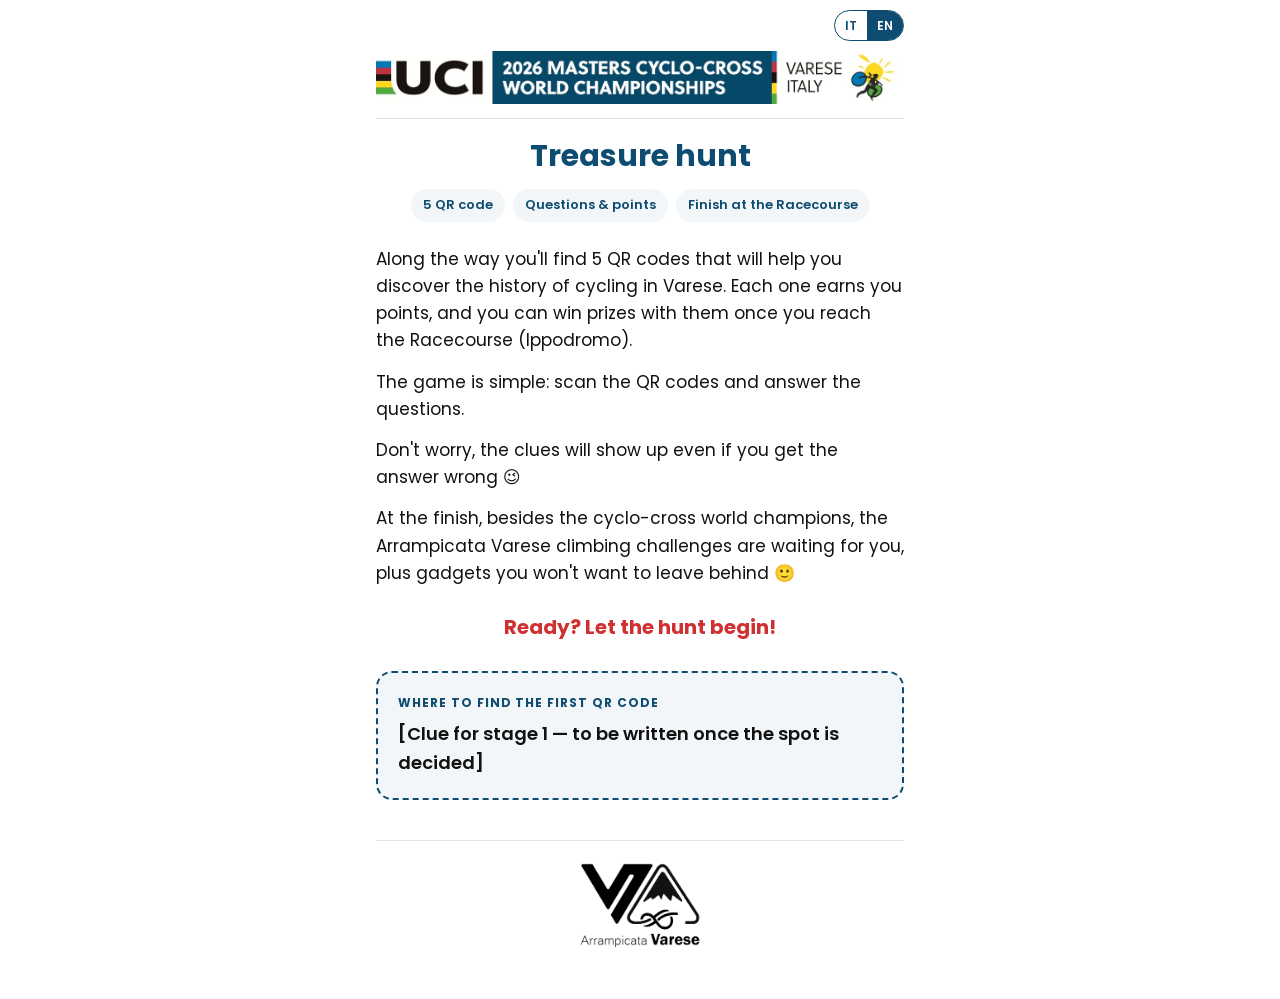
==== index.html @ 3d090660 "Quiz nelle 5 tappe con testi, risposte e curiosità della Soc. Binda; fix header - assets/caccia.js: " ====
<!doctype html>
<html lang="it">
<head>
  <meta charset="utf-8">
  <meta name="viewport" content="width=device-width, initial-scale=1">
  <meta name="robots" content="noindex">
  <title>Caccia al tesoro — Masters Cyclo-cross Varese 2026</title>
  <script>
    // Lingua: quella scelta prima, altrimenti quella del telefono (italiano → IT, tutto il resto → EN)
    (function () {
      var l; try { l = localStorage.getItem("caccia-cx-lang"); } catch (e) {}
      if (!l) l = (navigator.language || "").toLowerCase().indexOf("it") === 0 ? "it" : "en";
      document.documentElement.dataset.lang = l; document.documentElement.lang = l;
    })();
  </script>
  <link rel="preload" href="assets/fonts/poppins-400.woff2" as="font" type="font/woff2" crossorigin>
  <link rel="stylesheet" href="assets/style.css?v=3">
</head>
<body>
  <main class="wrap intro">
    <div class="top">
      <div class="bar"><div class="lang"><button data-set="it">IT</button><button data-set="en">EN</button></div></div>
      <img class="banner" src="assets/logo-uci.jpg" alt="UCI 2026 Masters Cyclo-cross World Championships — Varese, Italy">
    </div>

    <h1><span lang="it">Caccia al tesoro</span><span lang="en">Treasure hunt</span></h1>

    <div class="chips">
      <span class="chip">5 QR code</span>
      <span class="chip" lang="it">Domande e punti</span><span class="chip" lang="en">Questions &amp; points</span>
      <span class="chip" lang="it">Arrivo all'Ippodromo</span><span class="chip" lang="en">Finish at the Racecourse</span>
    </div>

    <div class="story" lang="it">
      <p>Lungo la strada dovrai trovare 5 QR code, che ti aiuteranno a scoprire curiosità sulla storia del ciclismo varesino. In questo modo accumulerai punti per vincere premi una volta arrivato all'Ippodromo.</p>
      <p>Il gioco è semplice: scansiona i QR e rispondi alle domande.</p>
      <p>Non ti preoccupare, gli indizi compariranno anche se sbagli la risposta 😉</p>
      <p>All'arrivo, oltre ai campioni del mondo di cyclo-cross, ti aspettano le sfide di Arrampicata Varese e gadget che non potrai lasciare lì 🙂</p>
    </div>
    <div class="story" lang="en">
      <p>Along the way you'll find 5 QR codes that will help you discover the history of cycling in Varese. Each one earns you points, and you can win prizes with them once you reach the Racecourse (Ippodromo).</p>
      <p>The game is simple: scan the QR codes and answer the questions.</p>
      <p>Don't worry, the clues will show up even if you get the answer wrong 😉</p>
      <p>At the finish, besides the cyclo-cross world champions, the Arrampicata Varese climbing challenges are waiting for you, plus gadgets you won't want to leave behind 🙂</p>
    </div>

    <p class="go"><span lang="it">Pronti? Che la caccia abbia inizio!</span><span lang="en">Ready? Let the hunt begin!</span></p>

    <div class="clue">
      <div class="label"><span lang="it">Dove trovi il primo QR code</span><span lang="en">Where to find the first QR code</span></div>
      <p><span lang="it">[Indizio per la tappa 1 — da scrivere quando il punto è deciso]</span><span lang="en">[Clue for stage 1 — to be written once the spot is decided]</span></p>
    </div>

    <div class="partners">
      <img src="assets/logo-arrampicata-varese.png" alt="Arrampicata Varese">
    </div>
  </main>
  <script src="assets/caccia.js?v=3"></script>
</body>
</html>
---- assets/style.css ----
/* Font: Poppins (licenza OFL), ospitato qui invece che da Google Fonts
   per non inviare a Google l'indirizzo IP di chi visita. */
@font-face { font-family: "Poppins"; font-weight: 400; font-display: swap; src: url("fonts/poppins-400.woff2") format("woff2"); }
@font-face { font-family: "Poppins"; font-weight: 600; font-display: swap; src: url("fonts/poppins-600.woff2") format("woff2"); }
@font-face { font-family: "Poppins"; font-weight: 700; font-display: swap; src: url("fonts/poppins-700.woff2") format("woff2"); }

/* Colori presi dal sito dell'evento (trevallivaresine.info) */
:root {
  --blue: #0e4d71;
  --red: #d13030;
  --gold: #e0ae0b;
  --ink: #111111;
  --muted: #777777;
  --line: #e4e4e4;
  --bg: #ffffff;
  --soft: #f3f6f8;
  --radius: 16px;
}

* { box-sizing: border-box; margin: 0; padding: 0; }

body {
  font-family: "Poppins", system-ui, -apple-system, sans-serif;
  background: var(--bg);
  color: var(--ink);
  line-height: 1.6;
  -webkit-font-smoothing: antialiased;
}

/* Lingua: si vede solo il testo della lingua attiva */
html[data-lang="it"] body [lang="en"],
html[data-lang="en"] body [lang="it"] { display: none !important; }

.wrap { max-width: 560px; margin: 0 auto; padding: 0 16px 48px; }

/* Intestazione: interruttore lingua in alto a destra, banner UCI a tutta larghezza */
.top { padding: 10px 0 14px; margin-bottom: 20px; border-bottom: 1px solid var(--line); }
.top .bar { display: flex; justify-content: flex-end; margin-bottom: 10px; }
.top .banner { display: block; width: 100%; height: auto; }
.lang {
  display: flex; border: 1.5px solid var(--blue); border-radius: 999px; overflow: hidden;
}
.lang button {
  font: inherit; font-size: 12px; font-weight: 600; border: 0; padding: 5px 10px;
  background: transparent; color: var(--blue); cursor: pointer;
}
html[data-lang="it"] .lang button[data-set="it"],
html[data-lang="en"] .lang button[data-set="en"] { background: var(--blue); color: #fff; }

/* Timbri delle tappe */
.step-label { font-size: 13px; font-weight: 600; color: var(--muted); margin-bottom: 6px; }
.stamps { display: flex; gap: 6px; margin-bottom: 20px; }
.stamp { flex: 1; height: 8px; border-radius: 4px; background: var(--line); }
.stamp.done { background: var(--gold); }

h1 { font-size: 30px; font-weight: 700; line-height: 1.15; color: var(--blue); margin-bottom: 16px; }
.kicker { font-size: 13px; font-weight: 600; text-transform: uppercase; letter-spacing: .08em; color: var(--red); margin-bottom: 6px; }

.photo {
  width: 100%; aspect-ratio: 4 / 3; object-fit: cover;
  border-radius: var(--radius); background: var(--soft); margin-bottom: 20px; display: block;
}

.story p { margin-bottom: 14px; font-size: 17px; }

/* Pagina introduttiva */
.hero-logo { display: block; width: 180px; max-width: 60%; margin: 8px auto 20px; }
.intro h1 { text-align: center; }
.chips { display: flex; flex-wrap: wrap; gap: 8px; justify-content: center; margin: 0 0 24px; }
.chip { font-size: 13px; font-weight: 600; padding: 6px 12px; border-radius: 999px; background: var(--soft); color: var(--blue); }
.go { font-size: 20px; font-weight: 700; color: var(--red); text-align: center; margin: 24px 0 0; }

/* Nessuna immagine può uscire dalla pagina */
img { max-width: 100%; }

/* Quiz */
.intro-text { font-size: 17px; margin-bottom: 14px; }
.q { margin: 24px 0; padding: 18px; border: 1px solid var(--line); border-radius: var(--radius); }
.q-text { font-size: 17px; font-weight: 600; margin-bottom: 12px; }
.opts { display: flex; flex-direction: column; gap: 8px; }
.opts.row { flex-direction: row; }
.opts.row .opt { flex: 1; text-align: center; }
.opt {
  font: inherit; font-size: 16px; text-align: left; padding: 12px 14px; border-radius: 12px;
  border: 1.5px solid var(--line); background: #fff; color: var(--ink); cursor: pointer;
}
.opt:disabled { cursor: default; opacity: .55; }
.opt.picked { border-color: var(--blue); opacity: 1; }
.opt.right { border-color: #2e8540; background: #e8f5eb; opacity: 1; }
.opt.wrong { border-color: var(--red); background: #fbeaea; opacity: 1; }
.info { display: none; }
.info.shown { display: block; }
.fb { margin-top: 12px; padding: 14px; border-radius: 12px; font-size: 15px; }
.fb.good { background: #e8f5eb; border-left: 4px solid #2e8540; }
.fb.bad { background: #fbeaea; border-left: 4px solid var(--red); }
.fb.neutral { background: var(--soft); border-left: 4px solid var(--blue); }
.fb-head { font-weight: 700; margin-bottom: 6px; }
.fb-head strong span { font-weight: 700; }
.todo { color: var(--red); font-style: italic; }

/* Indizio e finale compaiono solo dopo aver risposto a tutto */
.after { display: none; }
.after.shown { display: block; }
.after .congrats { font-size: 17px; font-weight: 600; margin-top: 28px; }
.score { font-size: 40px; font-weight: 700; display: block; margin: 8px 0; }

/* Riquadro dell'indizio */
.clue {
  margin-top: 28px; padding: 20px; border-radius: var(--radius);
  background: var(--soft); border: 2px dashed var(--blue);
}
.clue .label { font-size: 12px; font-weight: 700; text-transform: uppercase; letter-spacing: .08em; color: var(--blue); margin-bottom: 8px; }
.clue p { font-size: 18px; font-weight: 600; }

/* Schermata finale */
.finale {
  margin-top: 28px; padding: 24px; border-radius: var(--radius);
  background: var(--blue); color: #fff; text-align: center;
}
.finale h2 { font-size: 24px; margin-bottom: 8px; }
.btn {
  display: inline-block; margin-top: 16px; padding: 14px 22px; border-radius: 999px;
  background: var(--red); color: #fff; font-weight: 700; text-decoration: none;
}

/* Loghi partner in fondo */
.partners { display: flex; align-items: center; justify-content: center; gap: 28px; margin-top: 40px; padding-top: 20px; border-top: 1px solid var(--line); }
.partners img { height: 90px; width: auto; }
.partners .label { font-size: 12px; color: var(--muted); }

footer { margin-top: 24px; font-size: 12px; color: var(--muted); text-align: center; }
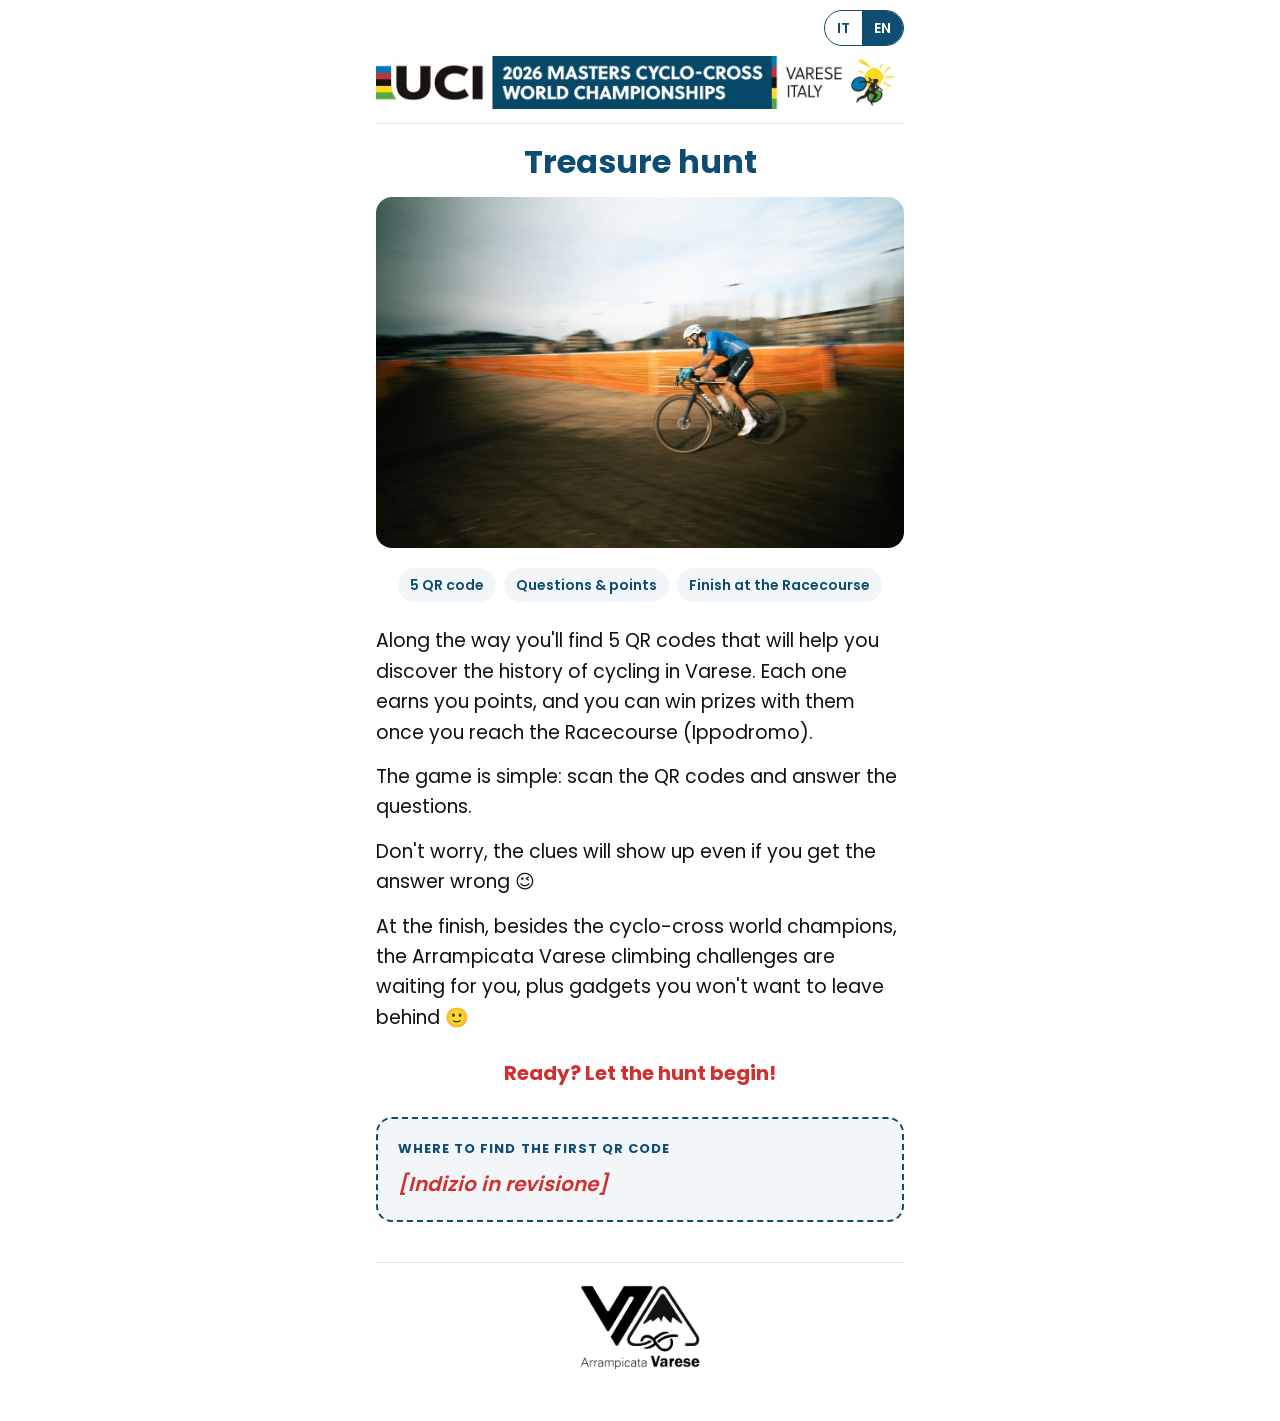
==== commit 4b4b0efb: "Foto nelle pagine e testi più grandi - foto-intro e foto-1…5: scelte tra quelle degli organizzatori," ====
--- a/index.html
+++ b/index.html
@@ -14,7 +14,7 @@
     })();
   </script>
   <link rel="preload" href="assets/fonts/poppins-400.woff2" as="font" type="font/woff2" crossorigin>
-  <link rel="stylesheet" href="assets/style.css?v=3">
+  <link rel="stylesheet" href="assets/style.css?v=4">
 </head>
 <body>
   <main class="wrap intro">
@@ -24,6 +24,8 @@
     </div>
 
     <h1><span lang="it">Caccia al tesoro</span><span lang="en">Treasure hunt</span></h1>
+
+    <img class="photo" src="assets/foto-intro.jpg" alt="Corridore di cyclo-cross in gara all'Ippodromo di Varese">
 
     <div class="chips">
       <span class="chip">5 QR code</span>
@@ -48,13 +50,13 @@
 
     <div class="clue">
       <div class="label"><span lang="it">Dove trovi il primo QR code</span><span lang="en">Where to find the first QR code</span></div>
-      <p><span lang="it">[Indizio per la tappa 1 — da scrivere quando il punto è deciso]</span><span lang="en">[Clue for stage 1 — to be written once the spot is decided]</span></p>
+      <p class="todo">[Indizio in revisione]</p>
     </div>
 
     <div class="partners">
       <img src="assets/logo-arrampicata-varese.png" alt="Arrampicata Varese">
     </div>
   </main>
-  <script src="assets/caccia.js?v=3"></script>
+  <script src="assets/caccia.js?v=4"></script>
 </body>
 </html>
--- a/assets/style.css
+++ b/assets/style.css
@@ -41,47 +41,47 @@
   display: flex; border: 1.5px solid var(--blue); border-radius: 999px; overflow: hidden;
 }
 .lang button {
-  font: inherit; font-size: 12px; font-weight: 600; border: 0; padding: 5px 10px;
+  font: inherit; font-size: 14px; font-weight: 600; border: 0; padding: 6px 12px;
   background: transparent; color: var(--blue); cursor: pointer;
 }
 html[data-lang="it"] .lang button[data-set="it"],
 html[data-lang="en"] .lang button[data-set="en"] { background: var(--blue); color: #fff; }
 
 /* Timbri delle tappe */
-.step-label { font-size: 13px; font-weight: 600; color: var(--muted); margin-bottom: 6px; }
+.step-label { font-size: 15px; font-weight: 600; color: var(--muted); margin-bottom: 6px; }
 .stamps { display: flex; gap: 6px; margin-bottom: 20px; }
 .stamp { flex: 1; height: 8px; border-radius: 4px; background: var(--line); }
 .stamp.done { background: var(--gold); }
 
-h1 { font-size: 30px; font-weight: 700; line-height: 1.15; color: var(--blue); margin-bottom: 16px; }
+h1 { font-size: 32px; font-weight: 700; line-height: 1.15; color: var(--blue); margin-bottom: 16px; }
 .kicker { font-size: 13px; font-weight: 600; text-transform: uppercase; letter-spacing: .08em; color: var(--red); margin-bottom: 6px; }
 
 .photo {
-  width: 100%; aspect-ratio: 4 / 3; object-fit: cover;
+  width: 100%; height: auto; max-height: 65vh; object-fit: cover;
   border-radius: var(--radius); background: var(--soft); margin-bottom: 20px; display: block;
 }
 
-.story p { margin-bottom: 14px; font-size: 17px; }
+.story p { margin-bottom: 14px; font-size: 19px; }
 
 /* Pagina introduttiva */
 .hero-logo { display: block; width: 180px; max-width: 60%; margin: 8px auto 20px; }
 .intro h1 { text-align: center; }
 .chips { display: flex; flex-wrap: wrap; gap: 8px; justify-content: center; margin: 0 0 24px; }
-.chip { font-size: 13px; font-weight: 600; padding: 6px 12px; border-radius: 999px; background: var(--soft); color: var(--blue); }
+.chip { font-size: 14px; font-weight: 600; padding: 6px 12px; border-radius: 999px; background: var(--soft); color: var(--blue); }
 .go { font-size: 20px; font-weight: 700; color: var(--red); text-align: center; margin: 24px 0 0; }
 
 /* Nessuna immagine può uscire dalla pagina */
 img { max-width: 100%; }
 
 /* Quiz */
-.intro-text { font-size: 17px; margin-bottom: 14px; }
+.intro-text { font-size: 19px; margin-bottom: 14px; }
 .q { margin: 24px 0; padding: 18px; border: 1px solid var(--line); border-radius: var(--radius); }
-.q-text { font-size: 17px; font-weight: 600; margin-bottom: 12px; }
+.q-text { font-size: 19px; font-weight: 600; margin-bottom: 12px; }
 .opts { display: flex; flex-direction: column; gap: 8px; }
 .opts.row { flex-direction: row; }
 .opts.row .opt { flex: 1; text-align: center; }
 .opt {
-  font: inherit; font-size: 16px; text-align: left; padding: 12px 14px; border-radius: 12px;
+  font: inherit; font-size: 18px; text-align: left; padding: 12px 14px; border-radius: 12px;
   border: 1.5px solid var(--line); background: #fff; color: var(--ink); cursor: pointer;
 }
 .opt:disabled { cursor: default; opacity: .55; }
@@ -90,7 +90,7 @@
 .opt.wrong { border-color: var(--red); background: #fbeaea; opacity: 1; }
 .info { display: none; }
 .info.shown { display: block; }
-.fb { margin-top: 12px; padding: 14px; border-radius: 12px; font-size: 15px; }
+.fb { margin-top: 12px; padding: 14px; border-radius: 12px; font-size: 17px; }
 .fb.good { background: #e8f5eb; border-left: 4px solid #2e8540; }
 .fb.bad { background: #fbeaea; border-left: 4px solid var(--red); }
 .fb.neutral { background: var(--soft); border-left: 4px solid var(--blue); }
@@ -101,7 +101,7 @@
 /* Indizio e finale compaiono solo dopo aver risposto a tutto */
 .after { display: none; }
 .after.shown { display: block; }
-.after .congrats { font-size: 17px; font-weight: 600; margin-top: 28px; }
+.after .congrats { font-size: 19px; font-weight: 600; margin-top: 28px; }
 .score { font-size: 40px; font-weight: 700; display: block; margin: 8px 0; }
 
 /* Riquadro dell'indizio */
@@ -109,8 +109,8 @@
   margin-top: 28px; padding: 20px; border-radius: var(--radius);
   background: var(--soft); border: 2px dashed var(--blue);
 }
-.clue .label { font-size: 12px; font-weight: 700; text-transform: uppercase; letter-spacing: .08em; color: var(--blue); margin-bottom: 8px; }
-.clue p { font-size: 18px; font-weight: 600; }
+.clue .label { font-size: 13px; font-weight: 700; text-transform: uppercase; letter-spacing: .08em; color: var(--blue); margin-bottom: 8px; }
+.clue p { font-size: 20px; font-weight: 600; }
 
 /* Schermata finale */
 .finale {
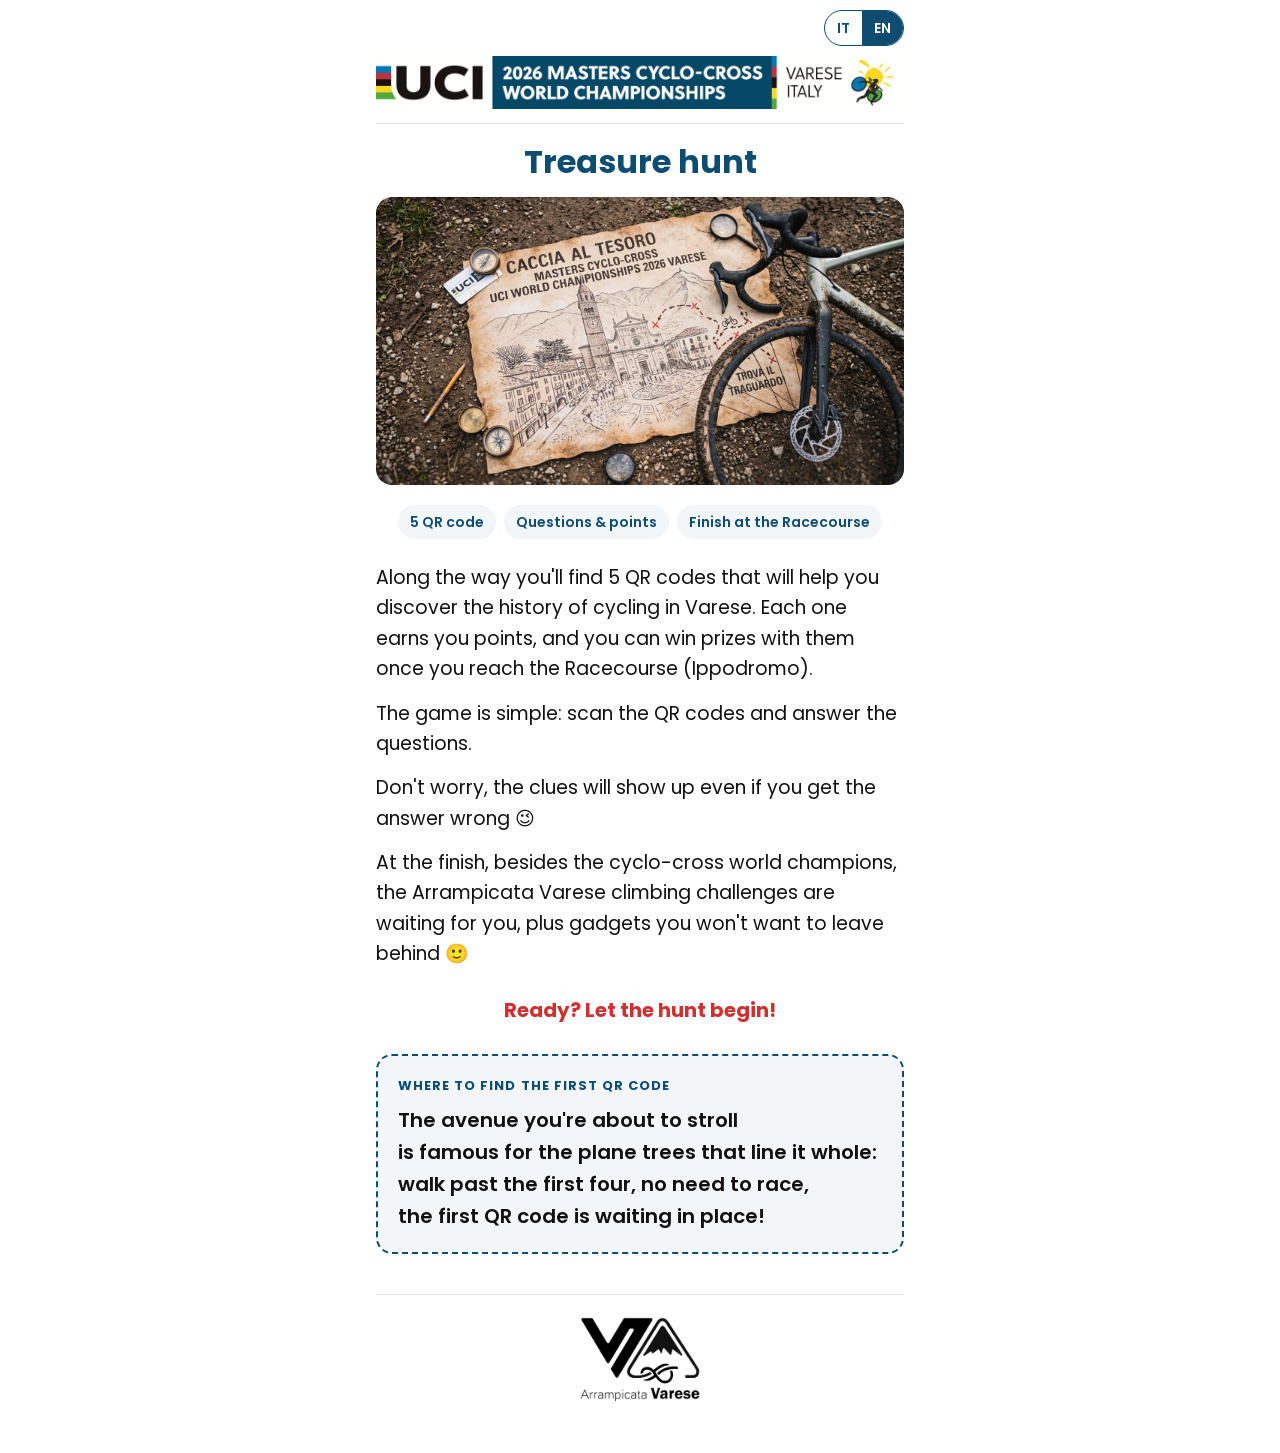
==== commit a1f706cd: "Indovinelli in rima, mappa in apertura, stemma Binda, foto dopo il testo - indovinelli dall'intro al" ====
--- a/index.html
+++ b/index.html
@@ -14,7 +14,7 @@
     })();
   </script>
   <link rel="preload" href="assets/fonts/poppins-400.woff2" as="font" type="font/woff2" crossorigin>
-  <link rel="stylesheet" href="assets/style.css?v=4">
+  <link rel="stylesheet" href="assets/style.css?v=5">
 </head>
 <body>
   <main class="wrap intro">
@@ -50,13 +50,13 @@
 
     <div class="clue">
       <div class="label"><span lang="it">Dove trovi il primo QR code</span><span lang="en">Where to find the first QR code</span></div>
-      <p class="todo">[Indizio in revisione]</p>
+      <p><span lang="it">Il viale che ti accingi ad imboccare<br>è famoso per i platani che lo vanno a incorniciare:<br>supera i primi quattro senza fretta,<br>e il primo QR code lì ti aspetta!</span><span lang="en">The avenue you're about to stroll<br>is famous for the plane trees that line it whole:<br>walk past the first four, no need to race,<br>the first QR code is waiting in place!</span></p>
     </div>
 
     <div class="partners">
       <img src="assets/logo-arrampicata-varese.png" alt="Arrampicata Varese">
     </div>
   </main>
-  <script src="assets/caccia.js?v=4"></script>
+  <script src="assets/caccia.js?v=5"></script>
 </body>
 </html>
--- a/assets/style.css
+++ b/assets/style.css
@@ -73,6 +73,9 @@
 /* Nessuna immagine può uscire dalla pagina */
 img { max-width: 100%; }
 
+/* Loghi (es. stemma Soc. Binda): piccoli e centrati, non a tutta larghezza */
+.emblem { display: block; width: 200px; height: auto; margin: 8px auto 24px; }
+
 /* Quiz */
 .intro-text { font-size: 19px; margin-bottom: 14px; }
 .q { margin: 24px 0; padding: 18px; border: 1px solid var(--line); border-radius: var(--radius); }
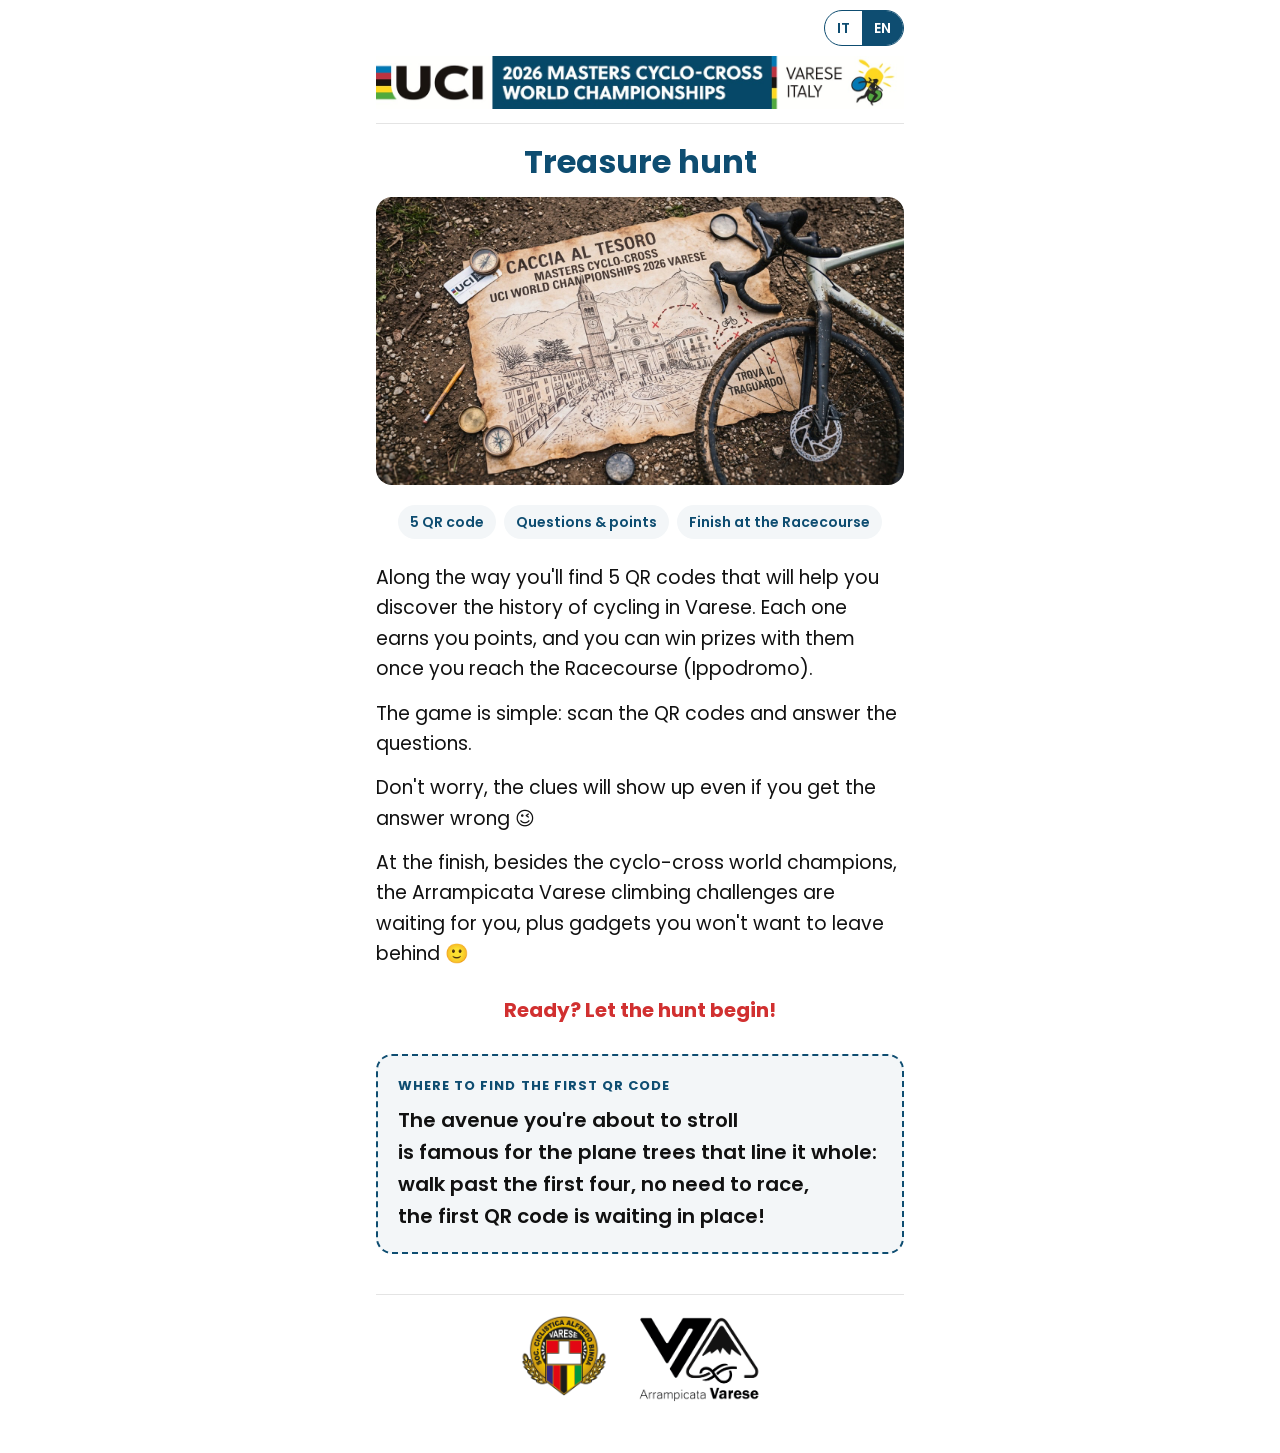
==== commit 75050c71: "Stemma Binda nell'introduzione, nuove foto, tappa 5 completa - Introduzione: lo stemma della Soc. Bi" ====
--- a/index.html
+++ b/index.html
@@ -14,7 +14,7 @@
     })();
   </script>
   <link rel="preload" href="assets/fonts/poppins-400.woff2" as="font" type="font/woff2" crossorigin>
-  <link rel="stylesheet" href="assets/style.css?v=5">
+  <link rel="stylesheet" href="assets/style.css?v=6">
 </head>
 <body>
   <main class="wrap intro">
@@ -54,9 +54,10 @@
     </div>
 
     <div class="partners">
+      <img src="assets/stemma-binda.png" alt="Società Ciclistica Alfredo Binda">
       <img src="assets/logo-arrampicata-varese.png" alt="Arrampicata Varese">
     </div>
   </main>
-  <script src="assets/caccia.js?v=5"></script>
+  <script src="assets/caccia.js?v=6"></script>
 </body>
 </html>
--- a/assets/style.css
+++ b/assets/style.css
@@ -75,7 +75,6 @@
 
 /* Loghi (es. stemma Soc. Binda): piccoli e centrati, non a tutta larghezza */
 .emblem { display: block; width: 200px; height: auto; margin: 8px auto 24px; }
-
 /* Quiz */
 .intro-text { font-size: 19px; margin-bottom: 14px; }
 .q { margin: 24px 0; padding: 18px; border: 1px solid var(--line); border-radius: var(--radius); }
@@ -121,6 +120,7 @@
   background: var(--blue); color: #fff; text-align: center;
 }
 .finale h2 { font-size: 24px; margin-bottom: 8px; }
+.finale-text { font-size: 18px; margin-top: 12px; }
 .btn {
   display: inline-block; margin-top: 16px; padding: 14px 22px; border-radius: 999px;
   background: var(--red); color: #fff; font-weight: 700; text-decoration: none;
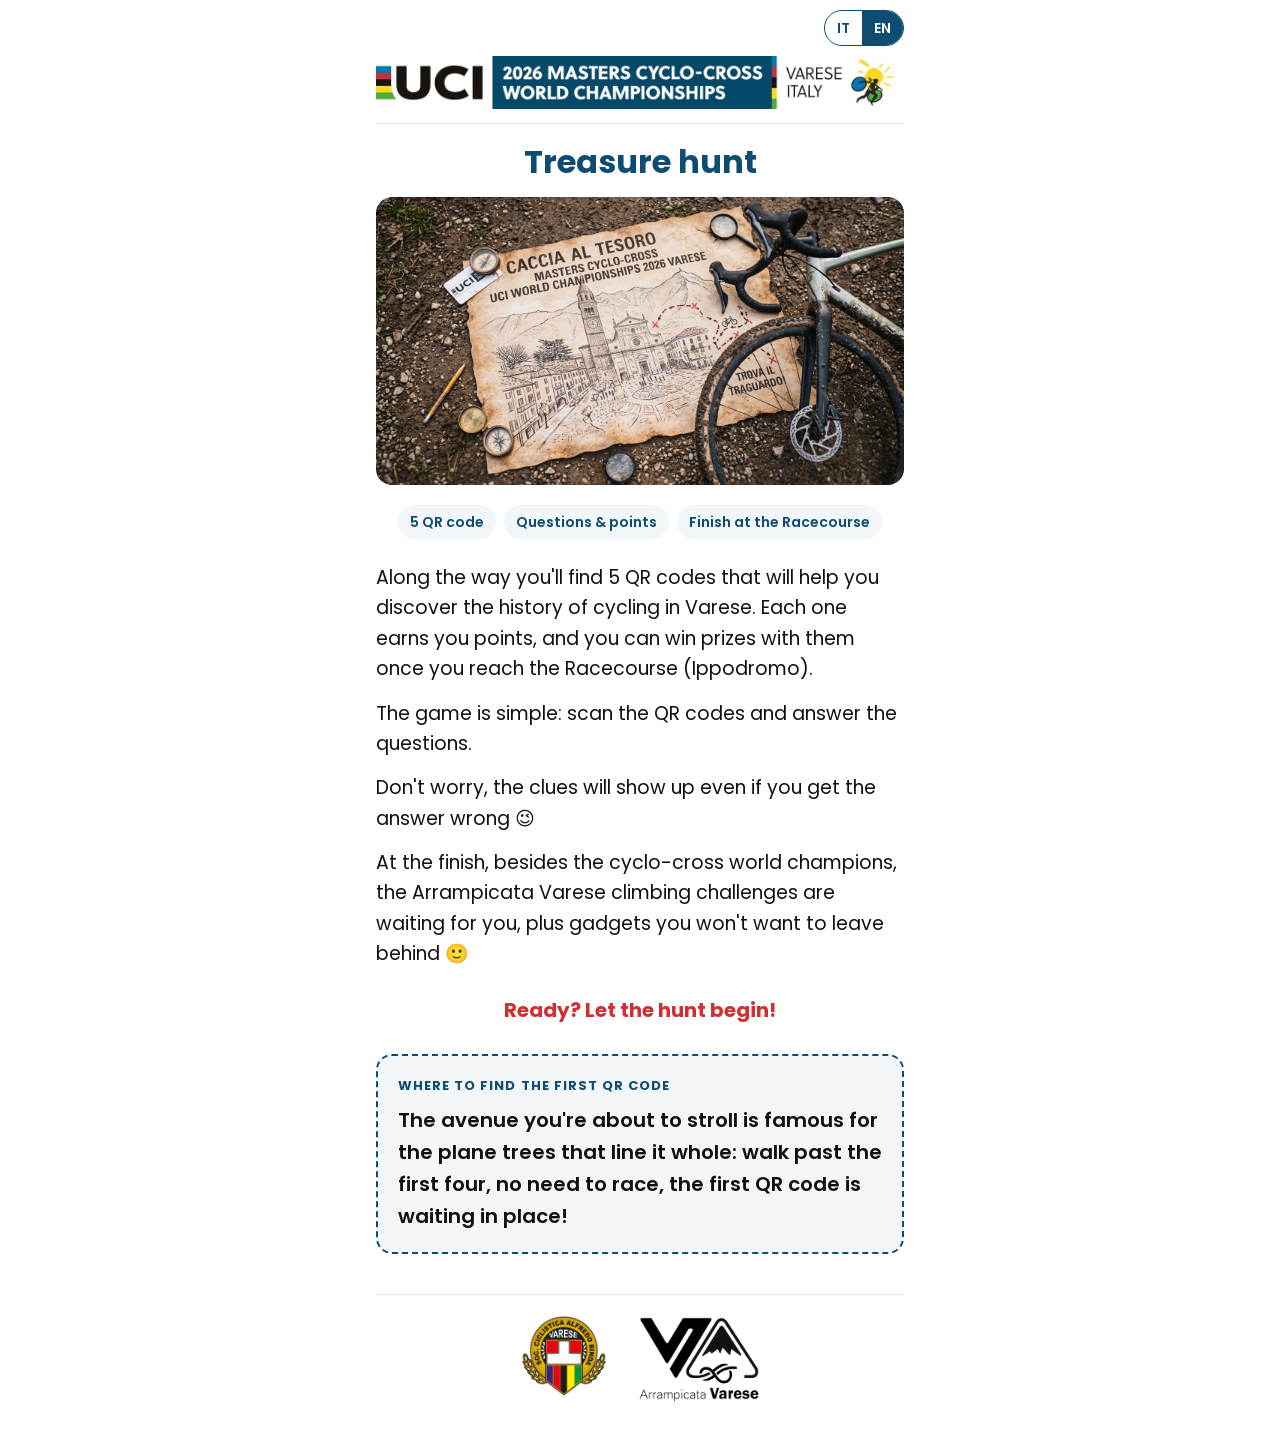
==== commit 0bd7873f: "Indovinelli come testo continuo invece che verso per verso Sul telefono ogni verso era più lungo del" ====
--- a/index.html
+++ b/index.html
@@ -50,7 +50,7 @@
 
     <div class="clue">
       <div class="label"><span lang="it">Dove trovi il primo QR code</span><span lang="en">Where to find the first QR code</span></div>
-      <p><span lang="it">Il viale che ti accingi ad imboccare<br>è famoso per i platani che lo vanno a incorniciare:<br>supera i primi quattro senza fretta,<br>e il primo QR code lì ti aspetta!</span><span lang="en">The avenue you're about to stroll<br>is famous for the plane trees that line it whole:<br>walk past the first four, no need to race,<br>the first QR code is waiting in place!</span></p>
+      <p><span lang="it">Il viale che ti accingi ad imboccare è famoso per i platani che lo vanno a incorniciare: supera i primi quattro senza fretta, e il primo QR code lì ti aspetta!</span><span lang="en">The avenue you're about to stroll is famous for the plane trees that line it whole: walk past the first four, no need to race, the first QR code is waiting in place!</span></p>
     </div>
 
     <div class="partners">
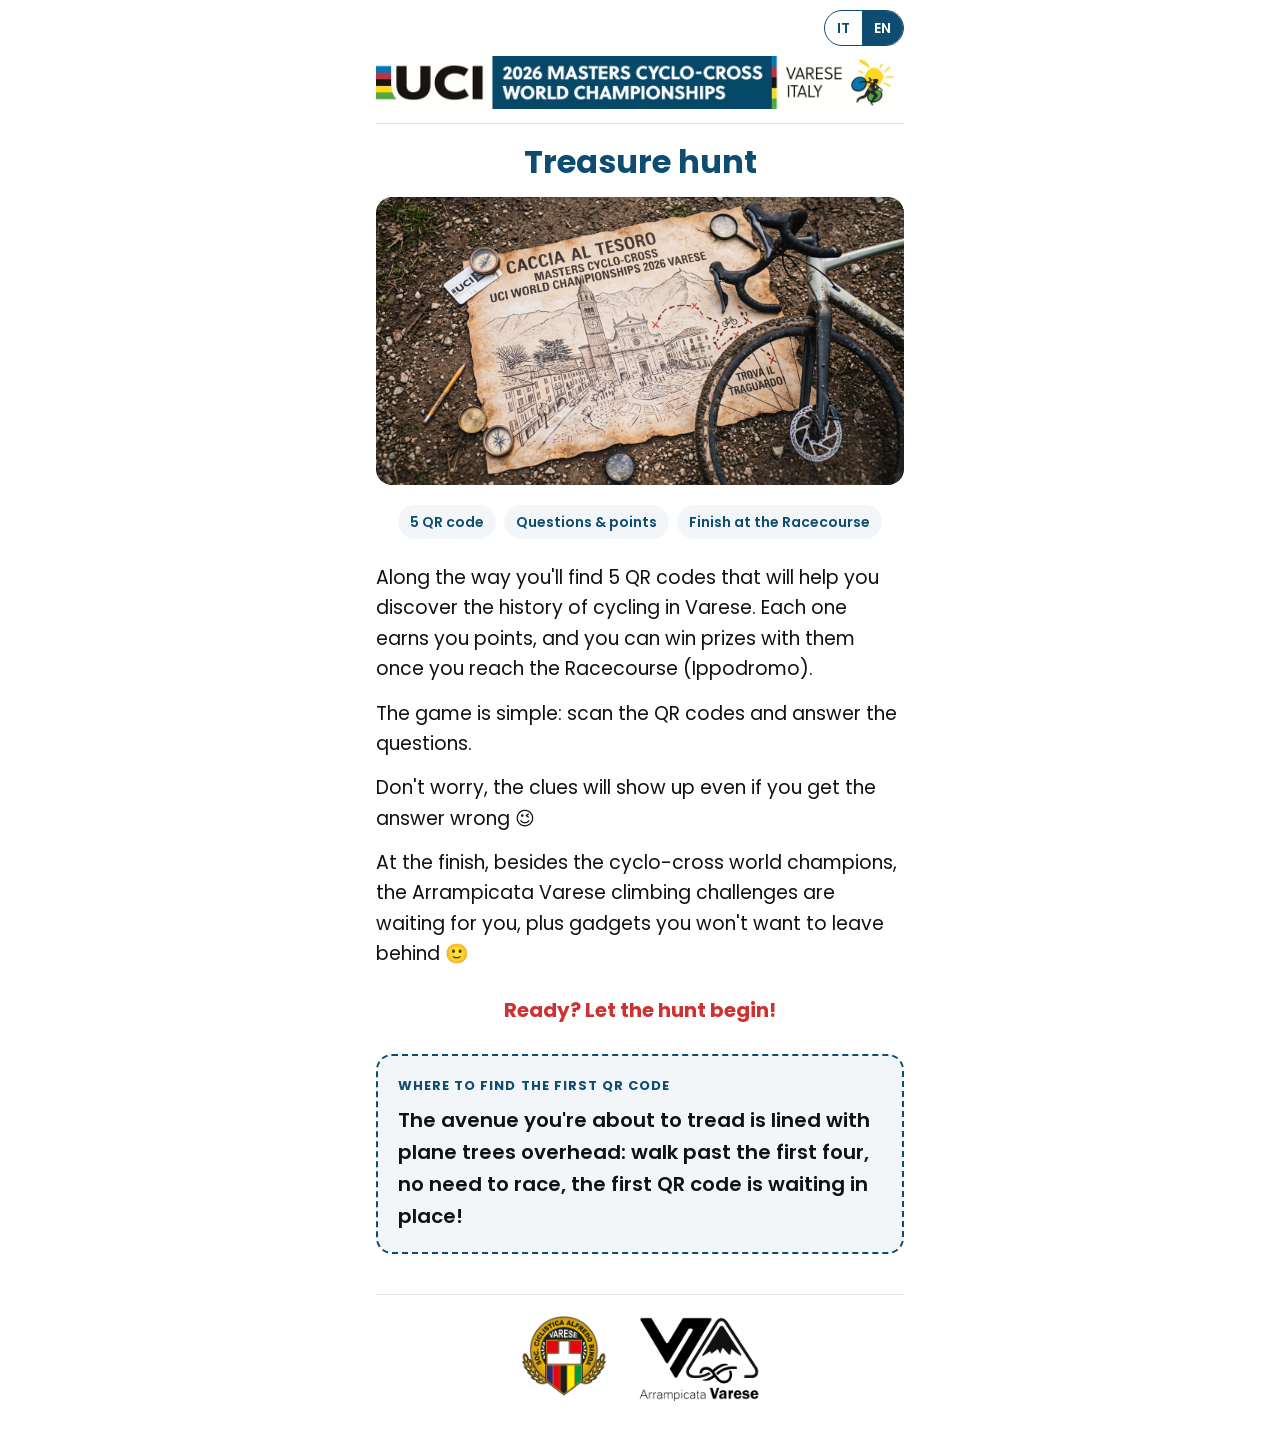
==== commit 595228f4: "Introduzione: indovinello inglese più naturale "the plane trees that line it whole" era una frase fo" ====
--- a/index.html
+++ b/index.html
@@ -50,7 +50,7 @@
 
     <div class="clue">
       <div class="label"><span lang="it">Dove trovi il primo QR code</span><span lang="en">Where to find the first QR code</span></div>
-      <p><span lang="it">Il viale che ti accingi ad imboccare è famoso per i platani che lo vanno a incorniciare: supera i primi quattro senza fretta, e il primo QR code lì ti aspetta!</span><span lang="en">The avenue you're about to stroll is famous for the plane trees that line it whole: walk past the first four, no need to race, the first QR code is waiting in place!</span></p>
+      <p><span lang="it">Il viale che ti accingi ad imboccare è famoso per i platani che lo vanno a incorniciare: supera i primi quattro senza fretta, e il primo QR code lì ti aspetta!</span><span lang="en">The avenue you're about to tread is lined with plane trees overhead: walk past the first four, no need to race, the first QR code is waiting in place!</span></p>
     </div>
 
     <div class="partners">
